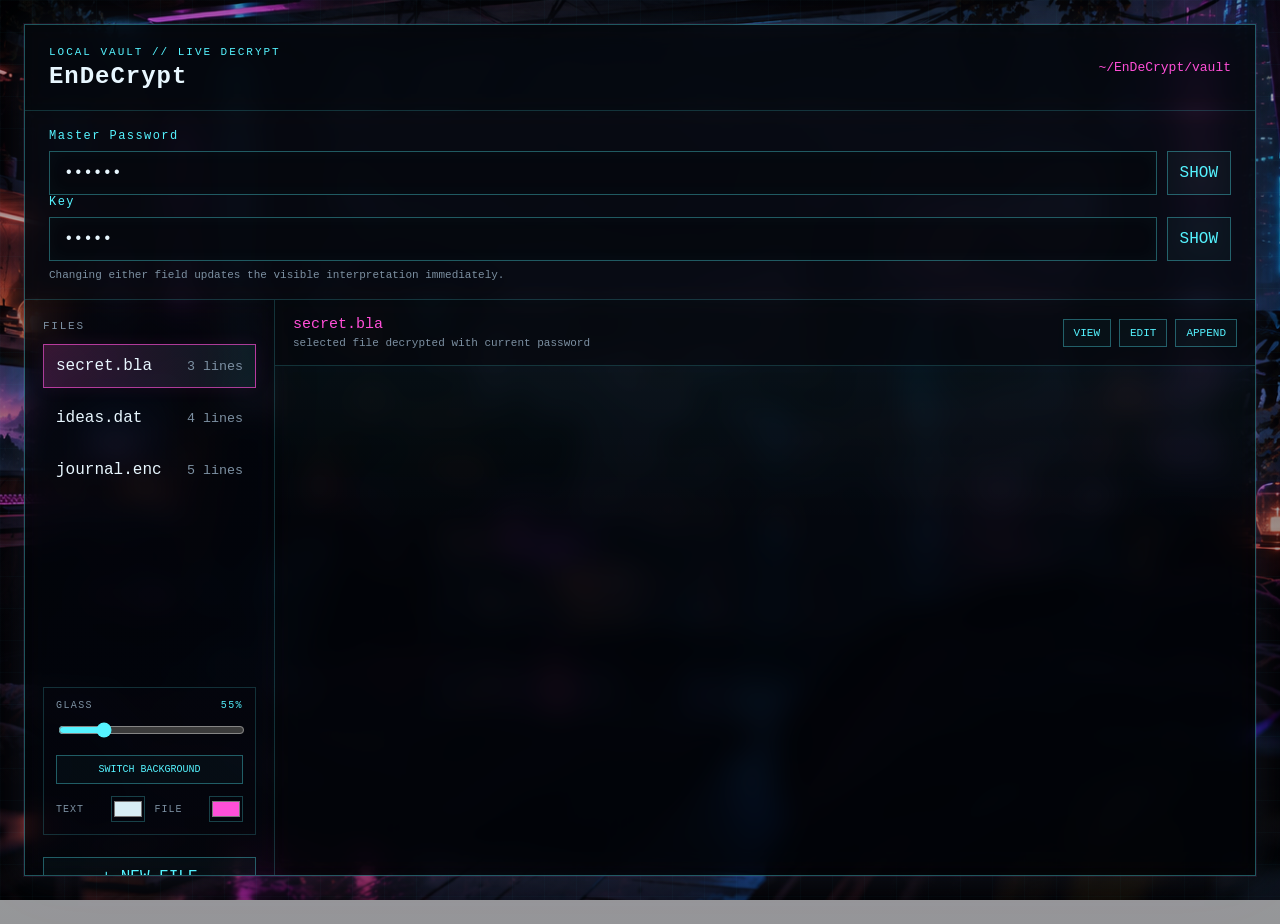
==== mockup/index.html @ 87a9cfb4 "Add master password and key fields" ====
<!DOCTYPE html>
<html lang="en">
<head>
  <meta charset="UTF-8">
  <meta name="viewport" content="width=device-width, initial-scale=1.0">
  <title>EnDeCrypt UI Mockup</title>
  <link rel="stylesheet" href="style.css">
</head>
<body>
  <div class="app-shell">
    <header class="topbar">
      <div>
        <div class="eyebrow">LOCAL VAULT // LIVE DECRYPT</div>
        <h1>EnDeCrypt</h1>
      </div>
      <div class="vault-path">~/EnDeCrypt/vault</div>
    </header>

    <section class="password-panel">
      <div class="password-grid">
        <div class="password-field">
          <label for="masterPassword">Master Password</label>
          <div class="password-row">
            <input id="masterPassword" type="password" value="master" autocomplete="off">
            <button id="toggleMasterPassword" class="ghost-button" type="button">SHOW</button>
          </div>
        </div>

        <div class="password-field key-field">
          <label for="secondaryKey">Key</label>
          <div class="password-row">
            <input id="secondaryKey" type="password" value="apple" autocomplete="off">
            <button id="toggleSecondaryKey" class="ghost-button" type="button">SHOW</button>
          </div>
        </div>
      </div>
      <div class="hint">Changing either field updates the visible interpretation immediately.</div>
    </section>

    <main class="workspace">
      <aside class="sidebar">
        <div class="section-heading">FILES</div>
        <button class="file-item active" data-file="secret.bla">
          <span>secret.bla</span>
          <small>3 lines</small>
        </button>
        <button class="file-item" data-file="ideas.dat">
          <span>ideas.dat</span>
          <small>4 lines</small>
        </button>
        <button class="file-item" data-file="journal.enc">
          <span>journal.enc</span>
          <small>5 lines</small>
        </button>

        <div class="sidebar-spacer"></div>

        <div class="appearance-control">
          <div class="transparency-label">
            <span>GLASS</span>
            <span id="transparencyValue">55%</span>
          </div>
          <input id="transparencySlider" type="range" min="0" max="90" value="20">

          <button id="backgroundButton" class="action-button compact">SWITCH BACKGROUND</button>

          <div class="color-row">
            <label>
              <span>TEXT</span>
              <input id="textColor" type="color" value="#d8eef5">
            </label>
            <label>
              <span>FILE</span>
              <input id="fileColor" type="color" value="#ff4fd8">
            </label>
          </div>
        </div>

        <button class="action-button">+ NEW FILE</button>
        <button class="action-button secondary">CHOOSE FOLDER</button>
      </aside>

      <section class="editor-panel">
        <div class="editor-toolbar">
          <div>
            <div id="activeFilename" class="filename">secret.bla</div>
            <div class="subtle">selected file decrypted with current password</div>
          </div>
          <div class="toolbar-actions">
            <button>VIEW</button>
            <button>EDIT</button>
            <button>APPEND</button>
          </div>
        </div>

        <div id="editor" class="editor"></div>

        <footer class="statusbar">
          <span><span class="status-dot"></span> READY</span>
          <span id="statusText">Password profile: apple</span>
        </footer>
      </section>
    </main>
  </div>

  <script src="app.js"></script>
</body>
</html>
---- mockup/style.css ----
:root {
  --bg: #06070a;
  --glass-alpha: 0.55;
  --text-user: #d8eef5;
  --file-user: #ff4fd8;
  --panel: rgba(12, 15, 22, 0.92);
  --panel-2: rgba(18, 21, 31, 0.9);
  --cyan: #55f3ff;
  --magenta: #ff4fd8;
  --violet: #9d62ff;
  --text: #e8f7ff;
  --muted: #7d91a3;
  --line: rgba(85, 243, 255, 0.18);
  --danger: #ff6b9c;
}

* {
  box-sizing: border-box;
}

body {
  margin: 0;
  min-height: 100vh;
  background:
    linear-gradient(rgba(2, 5, 10, .28), rgba(2, 5, 10, .42)),
    url("assets/background-cyberpunk-room.png") center center / cover fixed no-repeat;
  color: var(--text);
  font-family: "JetBrains Mono", "Fira Code", monospace;
  overflow: hidden;
}

body::before {
  content: "";
  position: fixed;
  inset: 0;
  background-image:
    linear-gradient(rgba(85,243,255,.025) 1px, transparent 1px),
    linear-gradient(90deg, rgba(85,243,255,.025) 1px, transparent 1px);
  background-size: 32px 32px;
  pointer-events: none;
}

.app-shell {
  width: calc(100vw - 48px);
  height: calc(100vh - 48px);
  margin: 24px auto;
  border: 1px solid rgba(85, 243, 255, 0.34);
  background: rgb(4 6 11 / var(--glass-alpha));
  box-shadow:
    0 0 0 1px rgba(255,79,216,.08),
    0 0 35px rgba(85,243,255,.08),
    0 0 70px rgba(255,79,216,.05);
  backdrop-filter: blur(14px) saturate(115%);
  overflow: hidden;
}

.topbar,
.password-panel,
.editor-toolbar,
.statusbar {
  border-bottom: 1px solid var(--line);
}

.topbar {
  min-height: 86px;
  display: flex;
  align-items: center;
  justify-content: space-between;
  padding: 18px 24px;
  background: linear-gradient(90deg, rgba(85,243,255,.04), rgba(255,79,216,.03));
}

.eyebrow {
  color: var(--cyan);
  font-size: 11px;
  letter-spacing: 0.18em;
}

h1 {
  margin: 5px 0 0;
  font-size: 24px;
  letter-spacing: 0.04em;
}

.vault-path {
  color: var(--magenta);
  font-size: 13px;
}

.password-panel {
  padding: 18px 24px;
  background: rgb(11 13 20 / var(--glass-alpha));
}

.password-panel label {
  display: block;
  margin-bottom: 8px;
  color: var(--cyan);
  font-size: 12px;
  letter-spacing: .12em;
}

.password-row {
  display: flex;
  gap: 10px;
}

.password-row input {
  flex: 1;
  background: #06080d;
  border: 1px solid rgba(85,243,255,.35);
  color: var(--text);
  padding: 12px 14px;
  outline: none;
  font: inherit;
  box-shadow: inset 0 0 18px rgba(85,243,255,.035);
}

.password-row input:focus {
  border-color: var(--cyan);
  box-shadow: 0 0 18px rgba(85,243,255,.12);
}

.hint,
.subtle {
  color: var(--muted);
  font-size: 11px;
}

.hint {
  margin-top: 8px;
}

.workspace {
  display: grid;
  grid-template-columns: 250px 1fr;
  height: calc(100% - 187px);
  min-height: 0;
}

.sidebar {
  padding: 18px;
  border-right: 1px solid var(--line);
  background: linear-gradient(180deg, rgb(12 15 22 / 0.08), rgb(7 9 15 / 0.08));
  display: flex;
  flex-direction: column;
}

.section-heading {
  color: var(--muted);
  font-size: 11px;
  letter-spacing: .16em;
  margin: 2px 0 12px;
}

.file-item,
.action-button,
.toolbar-actions button,
.ghost-button {
  font: inherit;
  cursor: pointer;
}

.file-item {
  width: 100%;
  background: transparent;
  border: 1px solid transparent;
  color: var(--text);
  padding: 12px 12px;
  margin-bottom: 8px;
  text-align: left;
  display: flex;
  align-items: center;
  justify-content: space-between;
}

.file-item small {
  color: var(--muted);
}

.file-item:hover {
  border-color: rgba(85,243,255,.2);
  background: rgba(85,243,255,.04);
}

.file-item.active {
  border-color: rgba(255,79,216,.65);
  background: linear-gradient(90deg, rgba(255,79,216,.12), rgba(85,243,255,.04));
  box-shadow: 0 0 18px rgba(255,79,216,.08);
}

.sidebar-spacer {
  flex: 1;
}

.action-button,
.ghost-button,
.toolbar-actions button {
  border: 1px solid rgba(85,243,255,.35);
  color: var(--cyan);
  background: rgba(85,243,255,.03);
  padding: 10px 12px;
}

.action-button {
  margin-top: 8px;
}

.action-button.secondary {
  color: var(--magenta);
  border-color: rgba(255,79,216,.35);
}

.action-button:hover,
.ghost-button:hover,
.toolbar-actions button:hover {
  background: rgba(85,243,255,.09);
  box-shadow: 0 0 14px rgba(85,243,255,.08);
}

.editor-panel {
  display: flex;
  flex-direction: column;
  min-width: 0;
  background: rgb(5 7 12 / 0.08);
}

.editor-toolbar {
  padding: 16px 18px;
  display: flex;
  align-items: center;
  justify-content: space-between;
}

.filename {
  color: var(--file-user);
  font-size: 15px;
  margin-bottom: 4px;
}

.toolbar-actions {
  display: flex;
  gap: 8px;
}

.toolbar-actions button {
  padding: 7px 10px;
  font-size: 11px;
}

.editor {
  flex: 1;
  padding: 22px 0;
  overflow: auto;
  background:
    linear-gradient(180deg, rgba(85,243,255,.035), transparent 28%),
    rgb(5 7 11 / 0.08);
}

.line {
  display: grid;
  grid-template-columns: 58px 1fr;
  min-height: 30px;
  align-items: baseline;
  padding-right: 20px;
}

.line:hover {
  background: rgba(85,243,255,.025);
}

.line-number {
  color: #49606e;
  text-align: right;
  padding-right: 16px;
  user-select: none;
}

.line-text {
  white-space: pre-wrap;
  word-break: break-word;
  color: var(--text-user);
}

.line-text.gibberish {
  color: #c782ff;
  opacity: .78;
}

.statusbar {
  border-top: 1px solid var(--line);
  border-bottom: 0;
  display: flex;
  justify-content: space-between;
  padding: 10px 16px;
  color: var(--muted);
  font-size: 10px;
  letter-spacing: .08em;
}

.status-dot {
  display: inline-block;
  width: 7px;
  height: 7px;
  margin-right: 6px;
  border-radius: 50%;
  background: #5dffa0;
  box-shadow: 0 0 10px rgba(93,255,160,.7);
}

@media (max-width: 800px) {
  .workspace {
    grid-template-columns: 1fr;
  }

  .sidebar {
    border-right: 0;
    border-bottom: 1px solid var(--line);
  }

  .vault-path {
    display: none;
  }

  .editor-toolbar {
    align-items: flex-start;
    gap: 14px;
    flex-direction: column;
  }
}

@media (max-height: 760px) {
  .app-shell {
    height: calc(100vh - 24px);
    margin: 12px auto;
  }

  .topbar {
    min-height: 72px;
    padding: 12px 20px;
  }

  .password-panel {
    padding: 12px 20px;
  }

  .workspace {
    height: calc(100% - 156px);
  }
}


/* Stronger glass effect across inner panels */
.topbar,
.password-panel,
.sidebar,
.editor-panel,
.editor-toolbar,
.editor,
.statusbar {
  backdrop-filter: blur(10px) saturate(120%);
  -webkit-backdrop-filter: blur(10px) saturate(120%);
}

.topbar,
.editor-toolbar,
.statusbar {
  background: rgb(8 11 18 / var(--glass-alpha));
}

.password-row input {
  background: rgb(6 8 13 / calc(var(--glass-alpha) + 0.10));
}

.file-item.active {
  background: linear-gradient(90deg, rgba(255,79,216,.18), rgba(85,243,255,.08));
}


.appearance-control {
  margin: 0 0 14px;
  padding: 12px;
  border: 1px solid rgba(85,243,255,.18);
  background: rgba(5, 8, 13, .24);
}

.transparency-label {
  display: flex;
  justify-content: space-between;
  margin-bottom: 9px;
  color: var(--muted);
  font-size: 10px;
  letter-spacing: .14em;
}

.transparency-label span:last-child {
  color: var(--cyan);
}

#transparencySlider {
  width: 100%;
  accent-color: var(--cyan);
  cursor: pointer;
}


.action-button.compact {
  width: 100%;
  margin-top: 12px;
  font-size: 10px;
  padding: 8px 10px;
}

.color-row {
  display: grid;
  grid-template-columns: 1fr 1fr;
  gap: 10px;
  margin-top: 12px;
}

.color-row label {
  display: flex;
  align-items: center;
  justify-content: space-between;
  gap: 8px;
  color: var(--muted);
  font-size: 10px;
  letter-spacing: .10em;
}

.color-row input[type="color"] {
  width: 34px;
  height: 26px;
  padding: 0;
  border: 1px solid rgba(85,243,255,.25);
  background: transparent;
  cursor: pointer;
}
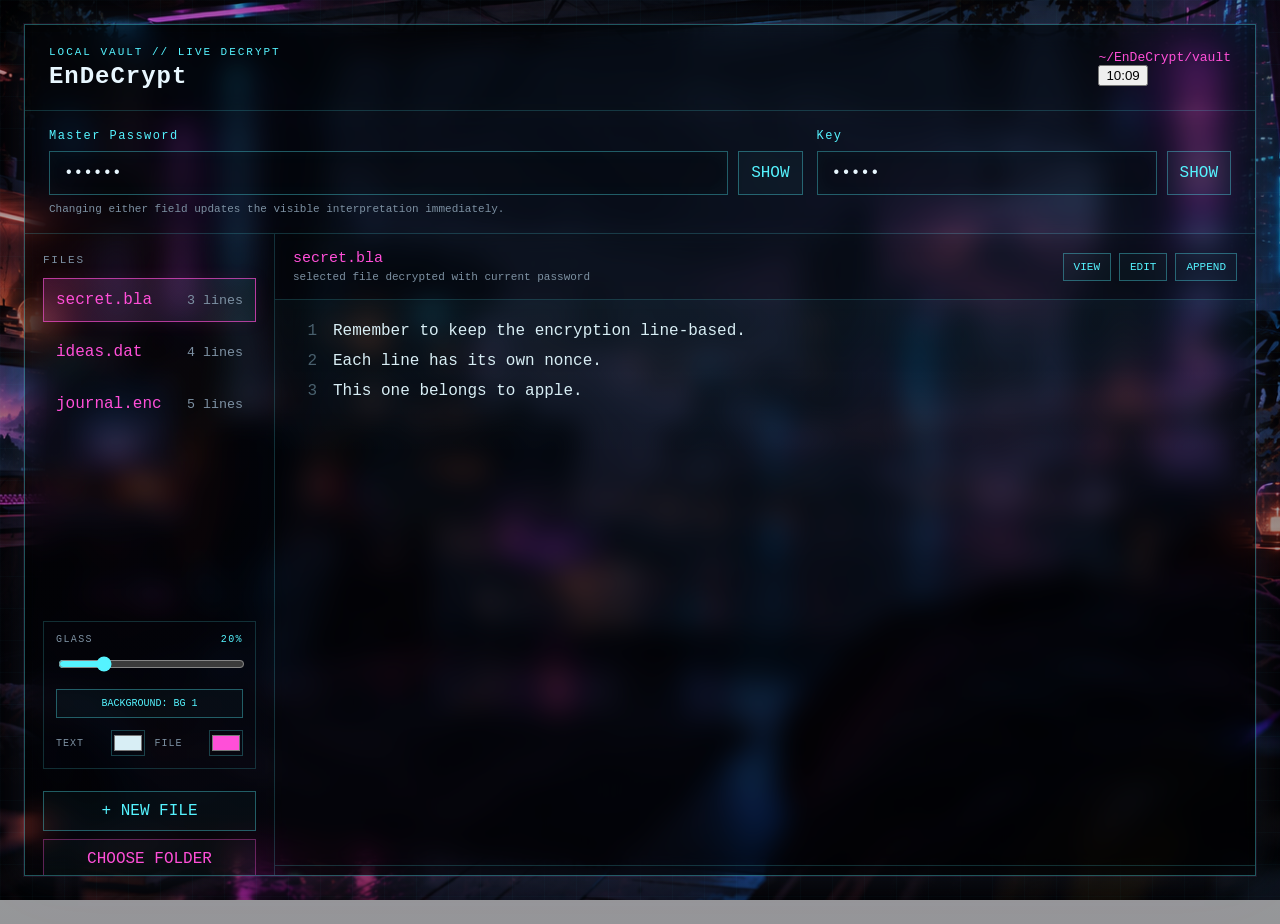
==== commit aa49e91a: "Add selectable clock below vault path" ====
--- a/mockup/index.html
+++ b/mockup/index.html
@@ -13,7 +13,10 @@
         <div class="eyebrow">LOCAL VAULT // LIVE DECRYPT</div>
         <h1>EnDeCrypt</h1>
       </div>
-      <div class="vault-path">~/EnDeCrypt/vault</div>
+      <div class="vault-info">
+        <div class="vault-path">~/EnDeCrypt/vault</div>
+        <button id="clockDisplay" class="clock-display" type="button" title="Click to change clock mode">10:09</button>
+      </div>
     </header>
 
     <section class="password-panel">
--- a/mockup/style.css
+++ b/mockup/style.css
@@ -436,3 +436,21 @@
   background: transparent;
   cursor: pointer;
 }
+
+
+.password-grid {
+  display: grid;
+  grid-template-columns: minmax(0, 1fr) minmax(240px, 0.55fr);
+  gap: 14px;
+  align-items: end;
+}
+
+.password-field {
+  min-width: 0;
+}
+
+@media (max-width: 760px) {
+  .password-grid {
+    grid-template-columns: 1fr;
+  }
+}
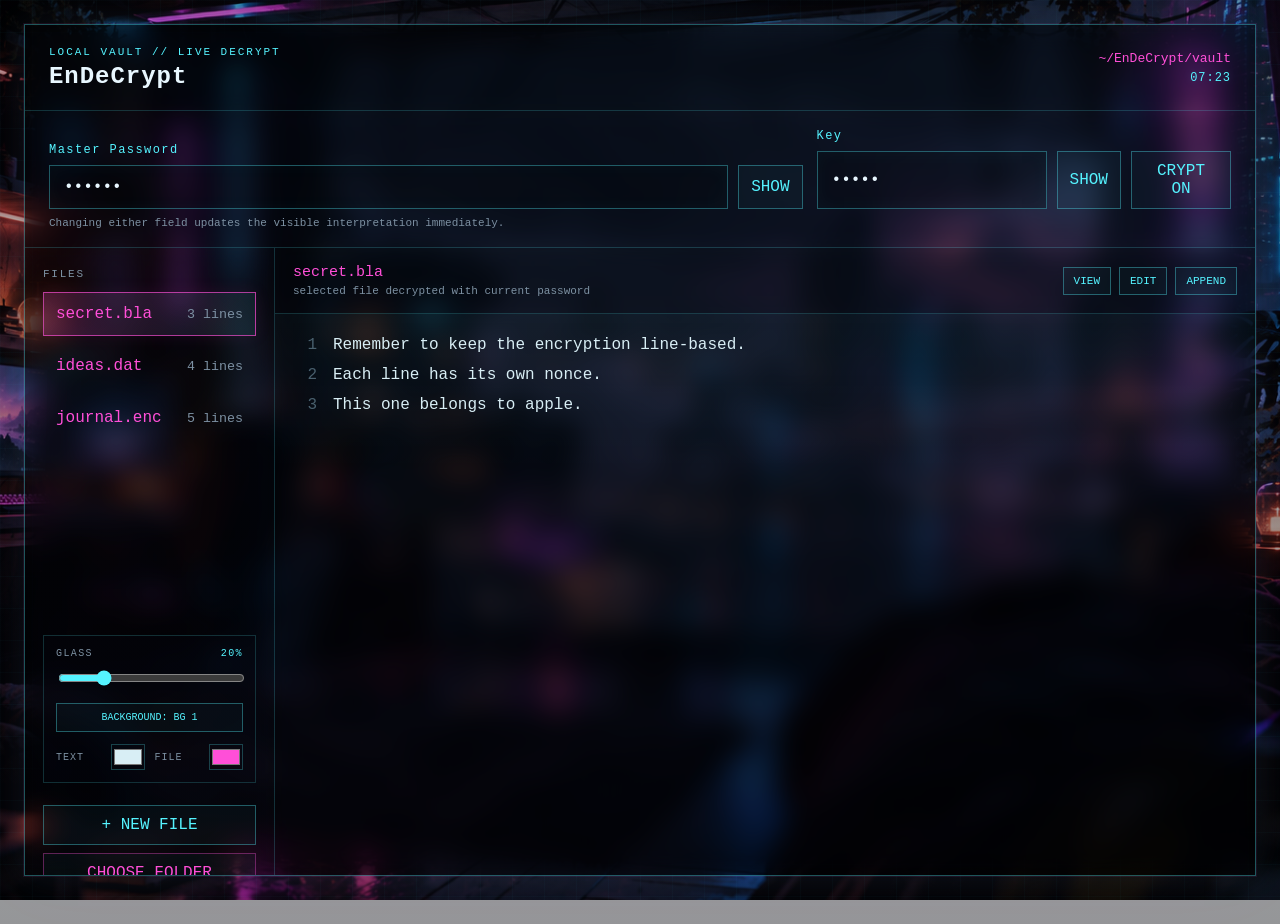
==== commit 654b93d1: "Add encryption mode toggle to password row" ====
--- a/mockup/index.html
+++ b/mockup/index.html
@@ -34,6 +34,7 @@
           <div class="password-row">
             <input id="secondaryKey" type="password" value="apple" autocomplete="off">
             <button id="toggleSecondaryKey" class="ghost-button" type="button">SHOW</button>
+            <button id="cryptoToggle" class="ghost-button crypto-toggle active" type="button">CRYPT ON</button>
           </div>
         </div>
       </div>
--- a/mockup/style.css
+++ b/mockup/style.css
@@ -454,3 +454,29 @@
     grid-template-columns: 1fr;
   }
 }
+
+
+.vault-info {
+  display: flex;
+  flex-direction: column;
+  align-items: flex-end;
+  gap: 5px;
+}
+
+.clock-display {
+  border: 0;
+  padding: 0;
+  background: transparent;
+  color: var(--cyan);
+  font: inherit;
+  font-size: 12px;
+  letter-spacing: .08em;
+  cursor: pointer;
+  text-align: right;
+  text-shadow: 0 0 10px rgba(85,243,255,.22);
+}
+
+.clock-display:hover {
+  color: #ffffff;
+  text-shadow: 0 0 12px rgba(85,243,255,.65);
+}
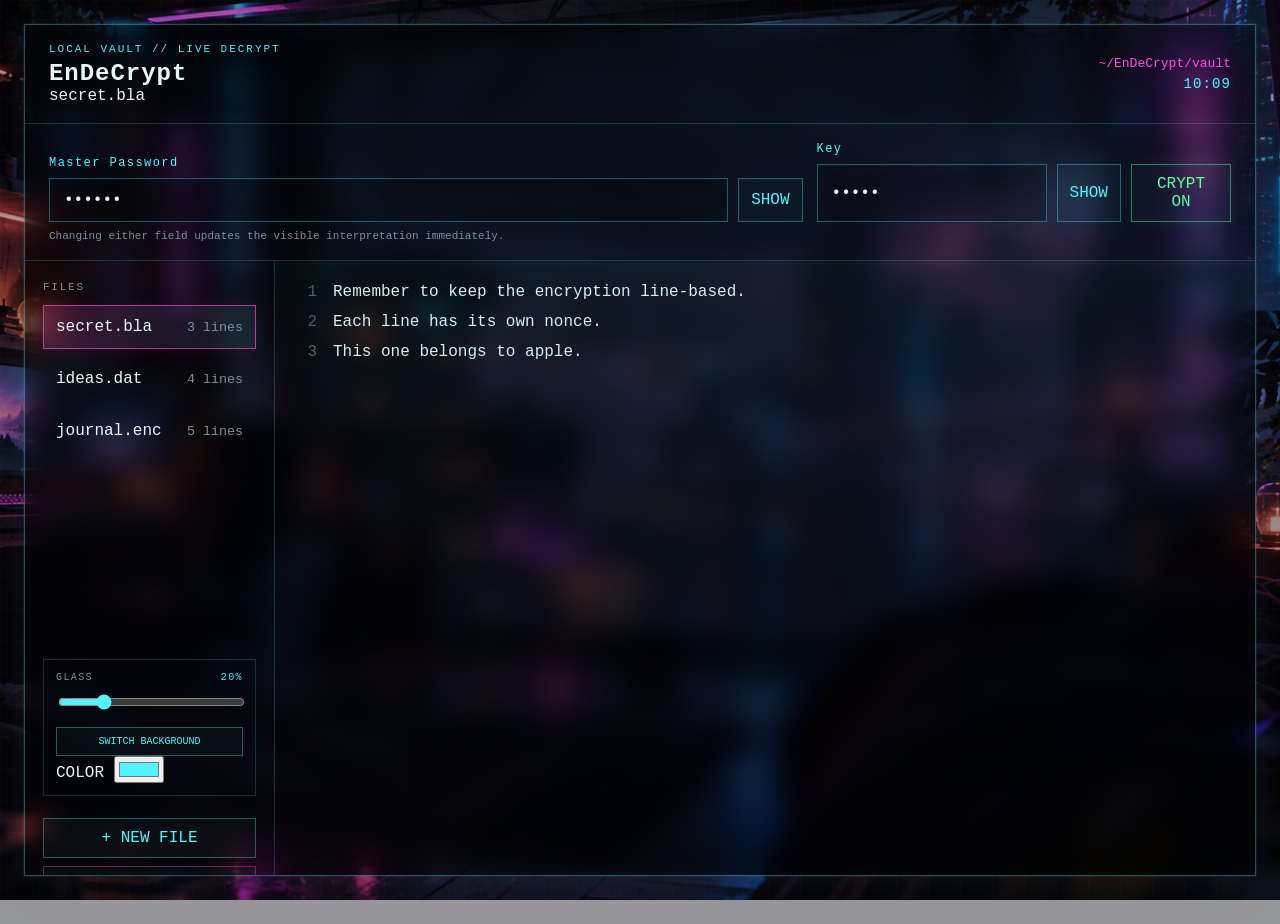
==== commit 6f858729: "Simplify editor layout and unify color control" ====
--- a/mockup/index.html
+++ b/mockup/index.html
@@ -11,7 +11,10 @@
     <header class="topbar">
       <div>
         <div class="eyebrow">LOCAL VAULT // LIVE DECRYPT</div>
-        <h1>EnDeCrypt</h1>
+        <div class="title-row">
+          <h1>EnDeCrypt</h1>
+          <div id="activeFilename" class="title-filename">secret.bla</div>
+        </div>
       </div>
       <div class="vault-info">
         <div class="vault-path">~/EnDeCrypt/vault</div>
@@ -66,16 +69,11 @@
           </div>
           <input id="transparencySlider" type="range" min="0" max="90" value="20">
 
-          <button id="backgroundButton" class="action-button compact">SWITCH BACKGROUND</button>
-
-          <div class="color-row">
-            <label>
-              <span>TEXT</span>
-              <input id="textColor" type="color" value="#d8eef5">
-            </label>
-            <label>
-              <span>FILE</span>
-              <input id="fileColor" type="color" value="#ff4fd8">
+          <div class="appearance-row">
+            <button id="backgroundButton" class="action-button compact">SWITCH BACKGROUND</button>
+            <label class="color-inline" title="Text and file color">
+              <span>COLOR</span>
+              <input id="contentColor" type="color" value="#55f3ff">
             </label>
           </div>
         </div>
@@ -85,18 +83,6 @@
       </aside>
 
       <section class="editor-panel">
-        <div class="editor-toolbar">
-          <div>
-            <div id="activeFilename" class="filename">secret.bla</div>
-            <div class="subtle">selected file decrypted with current password</div>
-          </div>
-          <div class="toolbar-actions">
-            <button>VIEW</button>
-            <button>EDIT</button>
-            <button>APPEND</button>
-          </div>
-        </div>
-
         <div id="editor" class="editor"></div>
 
         <footer class="statusbar">
--- a/mockup/style.css
+++ b/mockup/style.css
@@ -469,7 +469,7 @@
   background: transparent;
   color: var(--cyan);
   font: inherit;
-  font-size: 12px;
+  font-size: 14px;
   letter-spacing: .08em;
   cursor: pointer;
   text-align: right;
@@ -480,3 +480,16 @@
   color: #ffffff;
   text-shadow: 0 0 12px rgba(85,243,255,.65);
 }
+
+
+.crypto-toggle {
+  min-width: 92px;
+  color: var(--magenta);
+  border-color: rgba(255,79,216,.45);
+}
+
+.crypto-toggle.active {
+  color: #5dffa0;
+  border-color: rgba(93,255,160,.45);
+  box-shadow: 0 0 12px rgba(93,255,160,.08);
+}
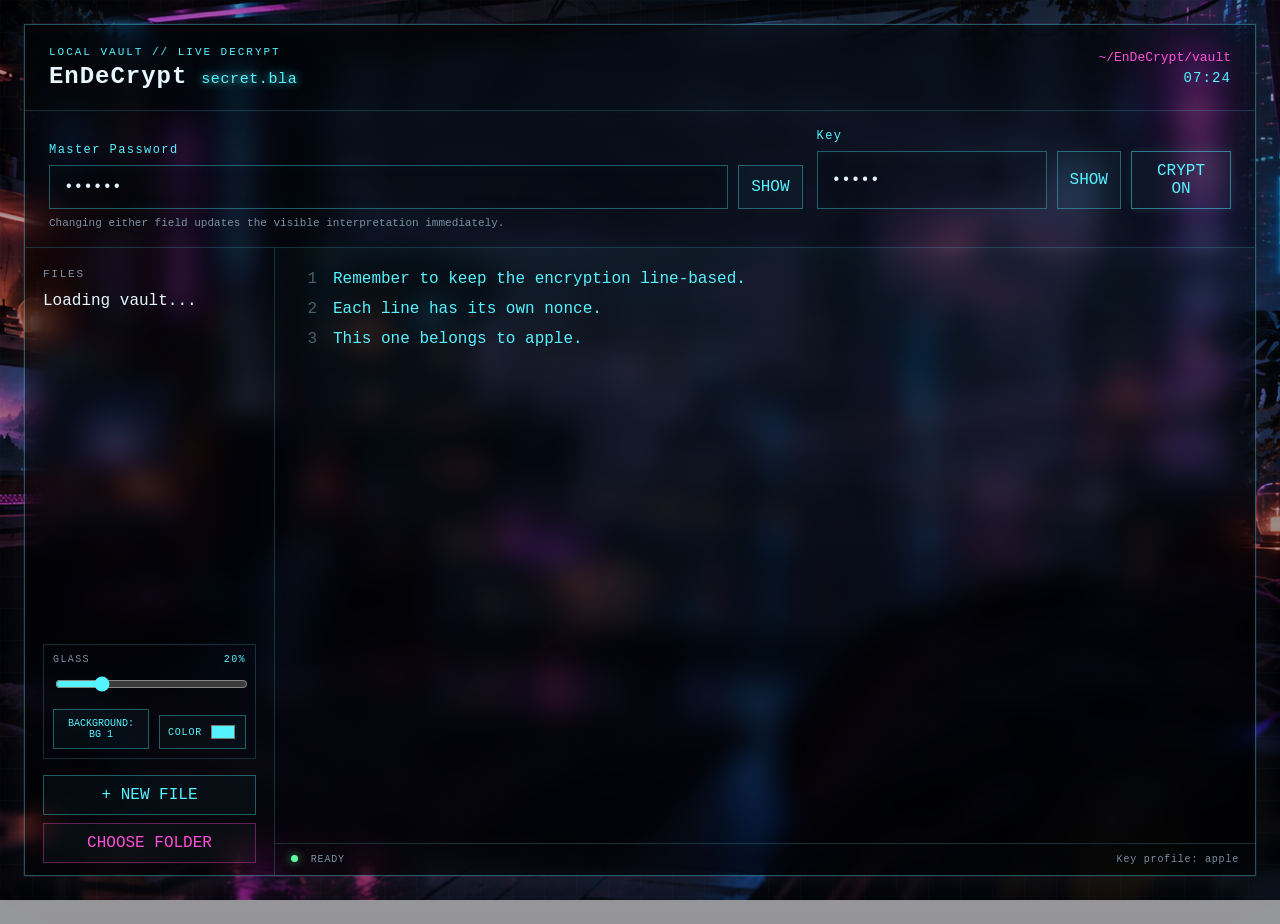
==== commit 318cd1a0: "Make vault path and file list dynamic" ====
--- a/mockup/index.html
+++ b/mockup/index.html
@@ -17,7 +17,7 @@
         </div>
       </div>
       <div class="vault-info">
-        <div class="vault-path">~/EnDeCrypt/vault</div>
+        <div id="vaultPath" class="vault-path">~/EnDeCrypt/vault</div>
         <button id="clockDisplay" class="clock-display" type="button" title="Click to change clock mode">10:09</button>
       </div>
     </header>
@@ -47,18 +47,9 @@
     <main class="workspace">
       <aside class="sidebar">
         <div class="section-heading">FILES</div>
-        <button class="file-item active" data-file="secret.bla">
-          <span>secret.bla</span>
-          <small>3 lines</small>
-        </button>
-        <button class="file-item" data-file="ideas.dat">
-          <span>ideas.dat</span>
-          <small>4 lines</small>
-        </button>
-        <button class="file-item" data-file="journal.enc">
-          <span>journal.enc</span>
-          <small>5 lines</small>
-        </button>
+        <div id="fileList" class="file-list">
+          <div class="empty-vault">Loading vault...</div>
+        </div>
 
         <div class="sidebar-spacer"></div>
 
--- a/mockup/style.css
+++ b/mockup/style.css
@@ -1,8 +1,9 @@
 :root {
   --bg: #06070a;
   --glass-alpha: 0.55;
-  --text-user: #d8eef5;
-  --file-user: #ff4fd8;
+  --content-user: #55f3ff;
+  --text-user: #55f3ff;
+  --file-user: #55f3ff;
   --panel: rgba(12, 15, 22, 0.92);
   --panel-2: rgba(18, 21, 31, 0.9);
   --cyan: #55f3ff;
@@ -44,12 +45,17 @@
   width: calc(100vw - 48px);
   height: calc(100vh - 48px);
   margin: 24px auto;
+
+  display: flex;
+  flex-direction: column;
+
   border: 1px solid rgba(85, 243, 255, 0.34);
   background: rgb(4 6 11 / var(--glass-alpha));
   box-shadow:
     0 0 0 1px rgba(255,79,216,.08),
     0 0 35px rgba(85,243,255,.08),
     0 0 70px rgba(255,79,216,.05);
+
   backdrop-filter: blur(14px) saturate(115%);
   overflow: hidden;
 }
@@ -134,7 +140,8 @@
 .workspace {
   display: grid;
   grid-template-columns: 250px 1fr;
-  height: calc(100% - 187px);
+
+  flex: 1;
   min-height: 0;
 }
 
@@ -144,6 +151,7 @@
   background: linear-gradient(180deg, rgb(12 15 22 / 0.08), rgb(7 9 15 / 0.08));
   display: flex;
   flex-direction: column;
+  overflow-y: auto;
 }
 
 .section-heading {
@@ -191,6 +199,7 @@
 
 .sidebar-spacer {
   flex: 1;
+  min-height: 50px;
 }
 
 .action-button,
@@ -342,10 +351,6 @@
 
   .password-panel {
     padding: 12px 20px;
-  }
-
-  .workspace {
-    height: calc(100% - 156px);
   }
 }
 
@@ -379,7 +384,8 @@
 
 .appearance-control {
   margin: 0 0 14px;
-  padding: 12px;
+  margin-bottom: 6px;
+  padding: 9px;
   border: 1px solid rgba(85,243,255,.18);
   background: rgba(5, 8, 13, .24);
 }
@@ -489,7 +495,191 @@
 }
 
 .crypto-toggle.active {
-  color: #5dffa0;
-  border-color: rgba(93,255,160,.45);
-  box-shadow: 0 0 12px rgba(93,255,160,.08);
-}
+  color: var(--cyan);
+  border-color: rgba(85,243,255,.45);
+  box-shadow: 0 0 12px rgba(85,243,255,.10);
+}
+
+
+.title-row {
+  display: flex;
+  align-items: baseline;
+  gap: 14px;
+  flex-wrap: wrap;
+}
+
+.title-filename {
+  color: var(--content-user);
+  font-size: 15px;
+  letter-spacing: .04em;
+  text-shadow: 0 0 8px currentColor;
+}
+
+.sidebar {
+  padding-bottom: 12px;
+}
+
+.appearance-control {
+  margin-bottom: 8px;
+}
+
+.appearance-row {
+  display: grid;
+  grid-template-columns: minmax(0, 1fr) auto;
+  gap: 10px;
+  align-items: end;
+  margin-top: 12px;
+}
+
+.appearance-row .action-button.compact {
+  margin-top: 0;
+}
+
+.color-inline {
+  min-width: 74px;
+  height: 34px;
+  padding: 6px 8px;
+  border: 1px solid rgba(85,243,255,.35);
+  display: flex;
+  align-items: center;
+  gap: 7px;
+  color: var(--cyan);
+  font-size: 10px;
+  letter-spacing: .08em;
+  background: rgba(85,243,255,.03);
+}
+
+.color-inline input[type="color"] {
+  width: 28px;
+  height: 22px;
+  padding: 0;
+  border: 0;
+  background: transparent;
+  cursor: pointer;
+}
+
+.file-item span,
+.line-text {
+  color: var(--content-user);
+}
+
+
+.line {
+  cursor: text;
+}
+
+.line.editing {
+  display: block;
+  margin: 4px 14px 6px 14px;
+  padding: 8px 12px;
+  border: 1px solid rgba(85,243,255,.35);
+  background: rgba(6, 10, 16, .72);
+  box-shadow:
+    0 0 18px rgba(85,243,255,.08),
+    inset 0 0 18px rgba(255,79,216,.03);
+}
+
+.line-editor-header {
+  display: flex;
+  justify-content: space-between;
+  align-items: center;
+  margin-bottom: 8px;
+  color: var(--muted);
+  font-size: 10px;
+  letter-spacing: .12em;
+}
+
+.line-editor-input {
+  width: 100%;
+  min-height: 38px;
+  resize: vertical;
+  padding: 9px 10px;
+  border: 1px solid rgba(85,243,255,.28);
+  outline: none;
+  background: rgba(2, 5, 9, .72);
+  color: var(--content-user);
+  font: inherit;
+  line-height: 1.4;
+}
+
+.line-editor-input:focus {
+  border-color: var(--cyan);
+  box-shadow: 0 0 14px rgba(85,243,255,.10);
+}
+
+.line-editor-actions {
+  margin: 0;
+  display: flex;
+  gap: 8px;
+  flex-wrap: wrap;
+}
+
+.line-editor-footer {
+  display: flex;
+  align-items: center;
+  justify-content: space-between;
+  gap: 8px;
+  margin-top: 1px;
+}
+
+.line-editor-hint {
+  margin: 0;
+  margin-left: auto;
+  text-align: right;
+  white-space: nowrap;
+  font-size: 12px;
+  color: var(--cyan);
+}
+
+.line-editor-actions button {
+  border: 1px solid rgba(85,243,255,.30);
+  background: rgba(85,243,255,.03);
+  color: var(--cyan);
+  padding: 6px 9px;
+  font: inherit;
+  font-size: 10px;
+  cursor: pointer;
+}
+
+.line-editor-actions button:hover {
+  background: rgba(85,243,255,.10);
+}
+
+.line-editor-actions .delete-line {
+  color: #ff7ca8;
+  border-color: rgba(255,124,168,.35);
+}
+
+
+/* Refined inline editor layout */
+.line.editing {
+  display: block;
+}
+
+.line-editor-main {
+  display: grid;
+  grid-template-columns: 22px minmax(0, 1fr);
+  gap: 12px;
+  align-items: start;
+}
+
+.line-editor-number {
+  color: #49606e;
+  text-align: left;
+  padding-top: 10px;
+  user-select: none;
+}
+
+.line-editor-body {
+  min-width: 0;
+}
+
+.line-editor-actions {
+  margin-left: 54px;
+  margin-top: 6px;
+  display: flex;
+  gap: 8px;
+  flex-wrap: wrap;
+  position: relative;
+  z-index: 5;
+}
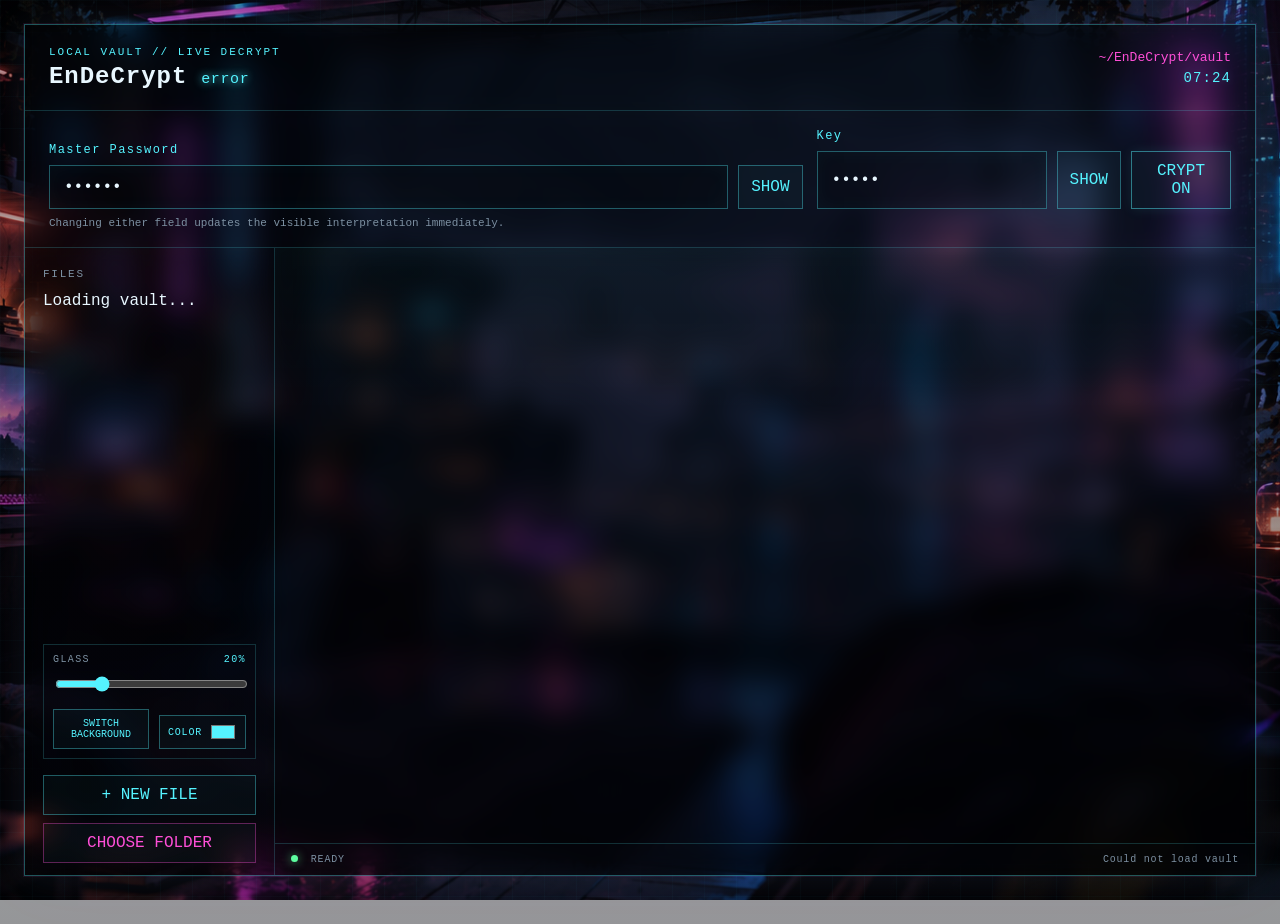
==== commit 710825a5: "Wire choose folder control" ====
--- a/mockup/index.html
+++ b/mockup/index.html
@@ -70,7 +70,7 @@
         </div>
 
         <button class="action-button">+ NEW FILE</button>
-        <button class="action-button secondary">CHOOSE FOLDER</button>
+        <button id="chooseFolderButton" class="action-button secondary">CHOOSE FOLDER</button>
       </aside>
 
       <section class="editor-panel">
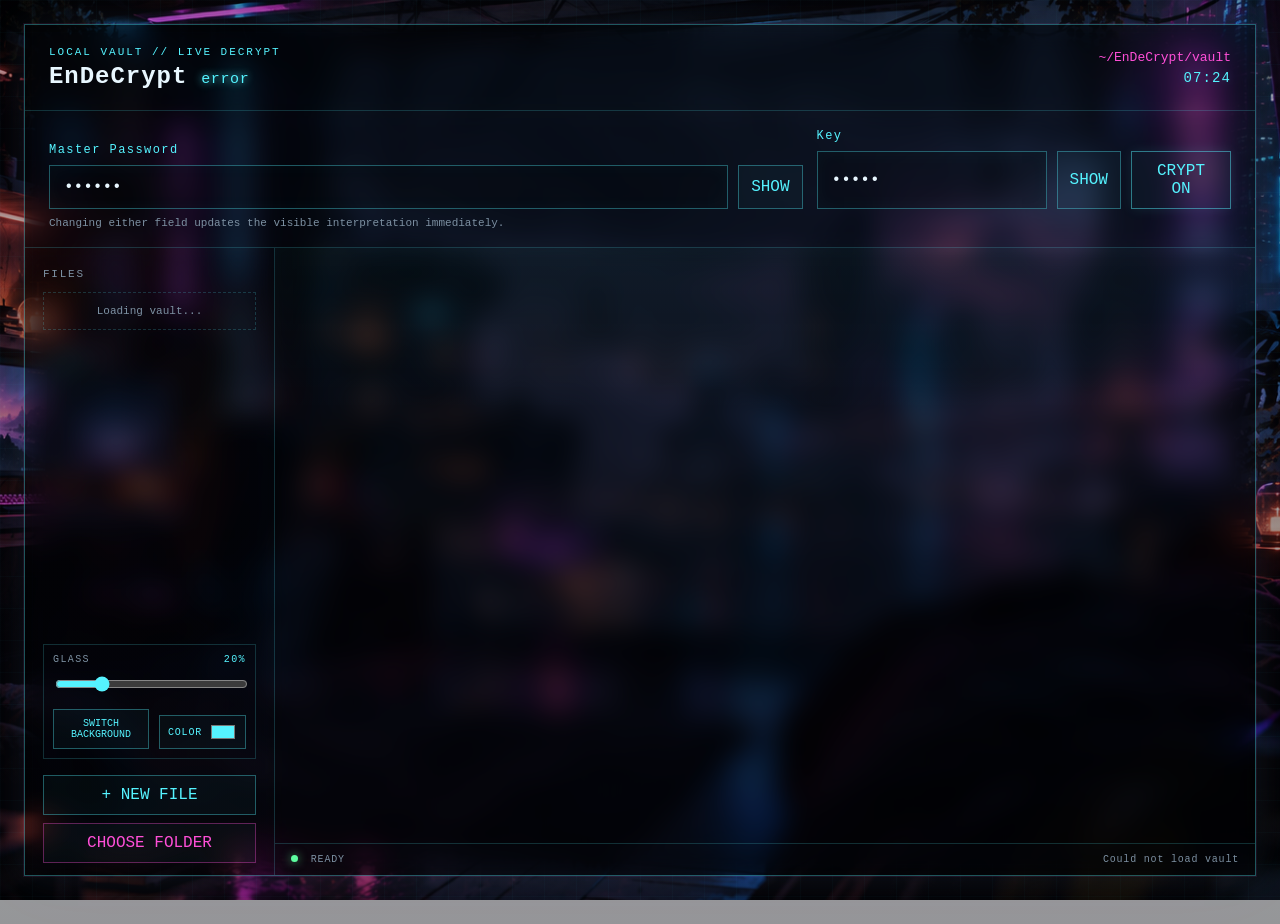
==== commit bf2d4ce9: "Wire new file button" ====
--- a/mockup/index.html
+++ b/mockup/index.html
@@ -69,7 +69,7 @@
           </div>
         </div>
 
-        <button class="action-button">+ NEW FILE</button>
+        <button id="newFileButton" class="action-button">+ NEW FILE</button>
         <button id="chooseFolderButton" class="action-button secondary">CHOOSE FOLDER</button>
       </aside>
 
--- a/mockup/style.css
+++ b/mockup/style.css
@@ -683,3 +683,19 @@
   position: relative;
   z-index: 5;
 }
+
+
+.empty-vault {
+  padding: 12px;
+  color: var(--muted);
+  font-size: 11px;
+  border: 1px dashed rgba(85,243,255,.18);
+  text-align: center;
+}
+
+
+.line-text.encryption-error {
+  color: var(--danger);
+  opacity: 0.95;
+  font-style: italic;
+}
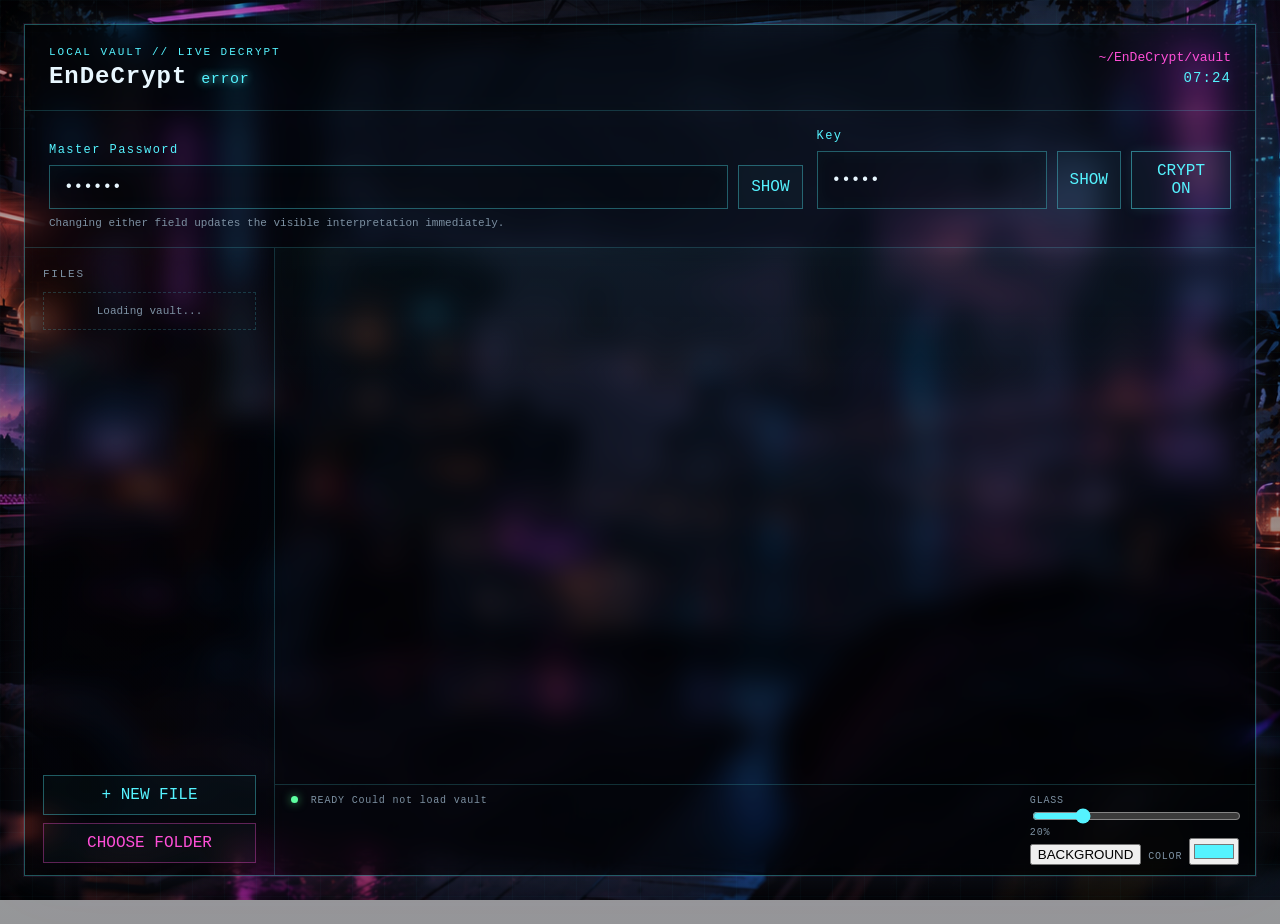
==== commit 5c43c354: "Move appearance controls to editor footer" ====
--- a/mockup/index.html
+++ b/mockup/index.html
@@ -53,22 +53,6 @@
 
         <div class="sidebar-spacer"></div>
 
-        <div class="appearance-control">
-          <div class="transparency-label">
-            <span>GLASS</span>
-            <span id="transparencyValue">55%</span>
-          </div>
-          <input id="transparencySlider" type="range" min="0" max="90" value="20">
-
-          <div class="appearance-row">
-            <button id="backgroundButton" class="action-button compact">SWITCH BACKGROUND</button>
-            <label class="color-inline" title="Text and file color">
-              <span>COLOR</span>
-              <input id="contentColor" type="color" value="#55f3ff">
-            </label>
-          </div>
-        </div>
-
         <button id="newFileButton" class="action-button">+ NEW FILE</button>
         <button id="chooseFolderButton" class="action-button secondary">CHOOSE FOLDER</button>
       </aside>
@@ -77,8 +61,27 @@
         <div id="editor" class="editor"></div>
 
         <footer class="statusbar">
-          <span><span class="status-dot"></span> READY</span>
-          <span id="statusText">Password profile: apple</span>
+          <div class="status-left">
+            <span><span class="status-dot"></span> READY</span>
+            <span id="statusText">Password profile: apple</span>
+          </div>
+
+          <div class="status-appearance">
+            <div class="status-glass">
+              <span>GLASS</span>
+              <input id="transparencySlider" type="range" min="0" max="90" value="20">
+              <span id="transparencyValue">20%</span>
+            </div>
+
+            <button id="backgroundButton" class="status-button" type="button">
+              BACKGROUND
+            </button>
+
+            <label class="status-color" title="Text and file color">
+              <span>COLOR</span>
+              <input id="contentColor" type="color" value="#55f3ff">
+            </label>
+          </div>
         </footer>
       </section>
     </main>
